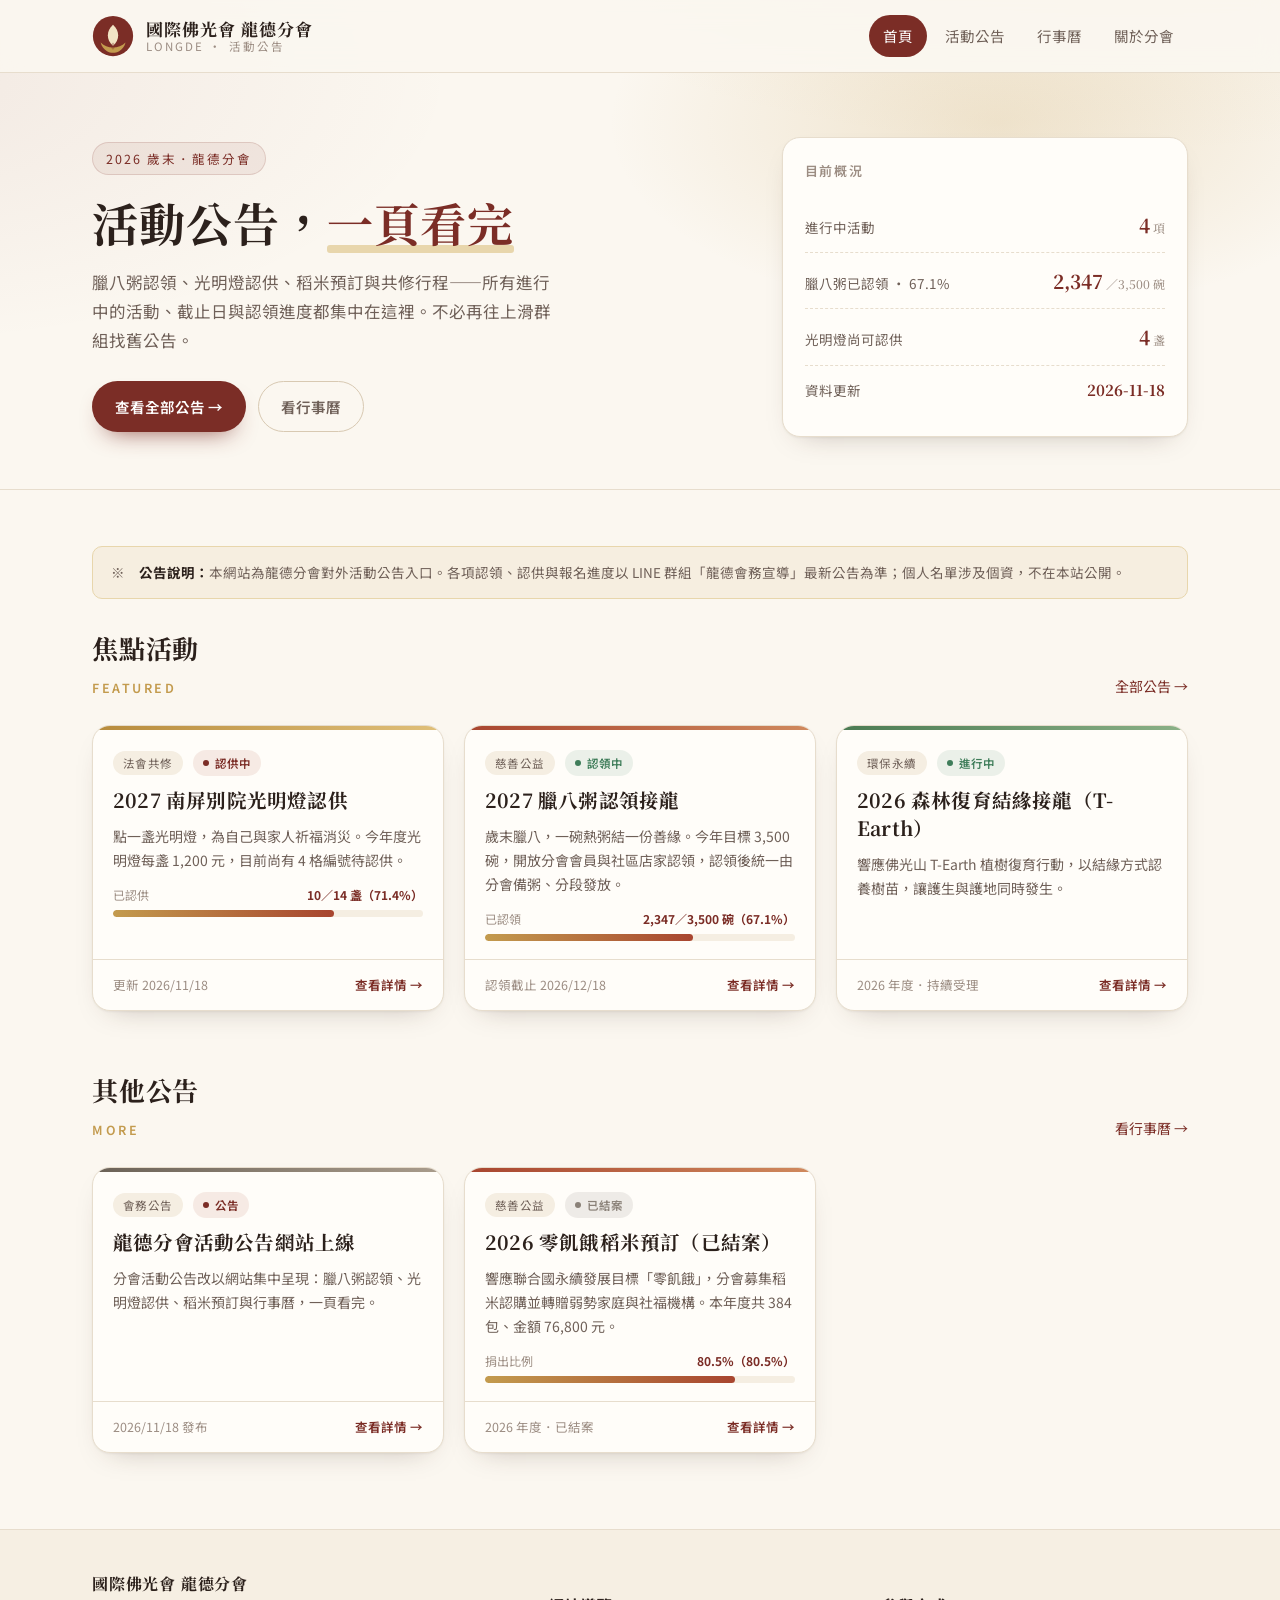
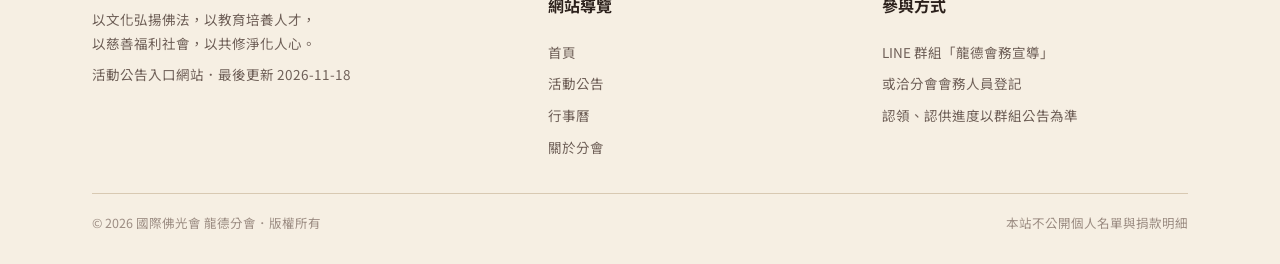
==== index.html @ 33641bce "龍德分會活動公告入口網站：首頁／公告列表／詳情／行事曆／關於，純靜態可部署 GitHub Pages" ====
<!DOCTYPE html>
<html lang="zh-Hant-TW">
<head>
<meta charset="utf-8">
<meta name="viewport" content="width=device-width, initial-scale=1">
<title>國際佛光會 龍德分會｜活動公告入口</title>
<meta name="description" content="龍德分會活動公告入口：臘八粥認領、光明燈認供、零飢餓稻米與共修行程，含認領進度與截止日。">
<meta name="theme-color" content="#7b2d26">
<meta property="og:title" content="國際佛光會 龍德分會｜活動公告入口">
<meta property="og:description" content="龍德分會活動公告入口：臘八粥認領、光明燈認供、零飢餓稻米與共修行程，含認領進度與截止日。">
<meta property="og:type" content="website">
<link rel="icon" href="data:image/svg+xml,%3Csvg xmlns='http://www.w3.org/2000/svg' viewBox='0 0 48 48'%3E%3Ccircle cx='24' cy='24' r='23' fill='%237b2d26'/%3E%3Cpath d='M24 11c3.9 3.6 5.9 7.7 5.9 12.2 0 4.5-2 8.6-5.9 12.2-3.9-3.6-5.9-7.7-5.9-12.2C18.1 18.7 20.1 14.6 24 11z' fill='%23f2e4c4'/%3E%3C/svg%3E">
<link rel="preconnect" href="https://fonts.googleapis.com">
<link rel="preconnect" href="https://fonts.gstatic.com" crossorigin>
<link href="https://fonts.googleapis.com/css2?family=Noto+Sans+TC:wght@400;500;700&family=Noto+Serif+TC:wght@600;700&display=swap" rel="stylesheet">
<link rel="stylesheet" href="assets/css/style.css">
</head>
<body data-page="home">
<a href="#main" class="sr-only">跳到主要內容</a>
<header class="site-header">
  <div class="wrap header-in">
    <a class="brand" href="index.html">
      <svg class="brand-mark" viewBox="0 0 48 48" aria-hidden="true">
<circle cx="24" cy="24" r="23" fill="#7b2d26"/>
<path d="M24 11c3.9 3.6 5.9 7.7 5.9 12.2 0 4.5-2 8.6-5.9 12.2-3.9-3.6-5.9-7.7-5.9-12.2C18.1 18.7 20.1 14.6 24 11z" fill="#f2e4c4"/>
<path d="M23.9 37.2c-5.4 0-10.1-1.9-14-5.7 1 4.3 3.5 7.6 7.3 9.8 4.3 2.5 9.2 2.5 13.8 0 3.8-2.2 6.3-5.5 7.3-9.8-3.9 3.8-8.9 5.7-14.4 5.7z" fill="#c39b4e"/>
<path d="M24 31.4c-3.2 2.2-3.2 6 0 8.2 3.2-2.2 3.2-6 0-8.2z" fill="#7b2d26" opacity=".35"/>
</svg>
      <span class="brand-text">
        <span class="brand-name">國際佛光會 龍德分會</span>
        <span class="brand-sub">LONGDE · 活動公告</span>
      </span>
    </a>
    <button class="nav-toggle" aria-label="開啟選單" aria-expanded="false" aria-controls="site-nav">☰</button>
    <nav class="nav" id="site-nav">
      <a href="index.html">首頁</a>
      <a href="activities.html">活動公告</a>
      <a href="calendar.html">行事曆</a>
      <a href="about.html">關於分會</a>
    </nav>
  </div>
</header>
<main id="main">

<section class="hero">
  <div class="wrap hero-in">
    <div>
      <span class="eyebrow">2026 歲末．龍德分會</span>
      <h1>活動公告，<em>一頁看完</em></h1>
      <p class="lead">臘八粥認領、光明燈認供、稻米預訂與共修行程——所有進行中的活動、截止日與認領進度都集中在這裡。不必再往上滑群組找舊公告。</p>
      <div class="hero-actions">
        <a class="btn btn-primary" href="activities.html">查看全部公告 →</a>
        <a class="btn btn-ghost" href="calendar.html">看行事曆</a>
      </div>
    </div>
    <aside class="hero-panel" aria-label="目前概況">
      <h2>目前概況</h2>
      <div id="hero-panel-body"><div class="skeleton" style="height:160px"></div></div>
    </aside>
  </div>
</section>

<section class="section">
  <div class="wrap">
    <div class="notice" data-notice style="display:none"></div>
    <div class="section-head">
      <h2>焦點活動<span>FEATURED</span></h2>
      <a class="more" href="activities.html">全部公告 →</a>
    </div>
    <div class="grid" id="featured">
      <div class="skeleton"></div><div class="skeleton"></div><div class="skeleton"></div>
    </div>
  </div>
</section>

<section class="section" style="padding-top:0">
  <div class="wrap">
    <div class="section-head">
      <h2>其他公告<span>MORE</span></h2>
      <a class="more" href="calendar.html">看行事曆 →</a>
    </div>
    <div class="grid" id="quick-list">
      <div class="skeleton"></div><div class="skeleton"></div><div class="skeleton"></div><div class="skeleton"></div>
    </div>
  </div>
</section>
</main>
<footer class="site-footer">
  <div class="wrap">
    <div class="foot-grid">
      <div>
        <div style="font-family:var(--font-serif);font-weight:700;font-size:16px;letter-spacing:.05em">國際佛光會 龍德分會</div>
        <p style="margin-top:10px">以文化弘揚佛法，以教育培養人才，<br>以慈善福利社會，以共修淨化人心。</p>
        <p>活動公告入口網站．最後更新 <span data-updated>—</span></p>
      </div>
      <div>
        <h4>網站導覽</h4>
        <p><a href="index.html">首頁</a></p>
        <p><a href="activities.html">活動公告</a></p>
        <p><a href="calendar.html">行事曆</a></p>
        <p><a href="about.html">關於分會</a></p>
      </div>
      <div>
        <h4>參與方式</h4>
        <p>LINE 群組「龍德會務宣導」</p>
        <p>或洽分會會務人員登記</p>
        <p>認領、認供進度以群組公告為準</p>
      </div>
    </div>
    <div class="foot-bottom">
      <span>© <span id="yr">2026</span> 國際佛光會 龍德分會．版權所有</span>
      <span>本站不公開個人名單與捐款明細</span>
    </div>
  </div>
  <script>document.getElementById('yr').textContent = new Date().getFullYear();</script>
</footer>
<script src="assets/js/app.js"></script>
</body>
</html>
---- assets/css/style.css ----
/* 國際佛光會 龍德分會 — 活動公告入口 */
:root{
  --bg:#fbf7f0; --surface:#fffdf9; --surface-2:#f5eee2;
  --ink:#2c211c; --ink-soft:#6f6058; --ink-faint:#9c8d83;
  --brand:#7b2d26; --brand-2:#a8452f; --gold:#c39b4e; --gold-soft:#e8d6ac;
  --line:#e7ddcd; --line-strong:#d8c9b2;
  --ok:#3f7d5a; --warn:#a8761f; --closed:#8a8178;
  --radius:18px; --radius-sm:10px;
  --shadow:0 1px 2px rgba(58,38,25,.05), 0 12px 28px -18px rgba(58,38,25,.35);
  --shadow-lg:0 2px 4px rgba(58,38,25,.06), 0 28px 60px -30px rgba(58,38,25,.45);
  --max:1140px;
  --font-sans:"Noto Sans TC","PingFang TC","Microsoft JhengHei",system-ui,-apple-system,"Segoe UI",sans-serif;
  --font-serif:"Noto Serif TC","Songti TC","PingFang TC",Georgia,serif;
}
*{box-sizing:border-box}
html{scroll-behavior:smooth}
body{
  margin:0; background:var(--bg); color:var(--ink); font-family:var(--font-sans);
  font-size:16px; line-height:1.75; -webkit-font-smoothing:antialiased;
  background-image:radial-gradient(1200px 500px at 88% -8%, rgba(195,155,78,.16), transparent 60%),
                   radial-gradient(900px 420px at -10% 4%, rgba(123,45,38,.07), transparent 65%);
  background-repeat:no-repeat;
}
img{max-width:100%;display:block}
a{color:var(--brand); text-decoration:none}
a:hover{text-decoration:underline}
.wrap{width:100%; max-width:var(--max); margin:0 auto; padding:0 22px}
.sr-only{position:absolute;width:1px;height:1px;padding:0;margin:-1px;overflow:hidden;clip:rect(0 0 0 0);white-space:nowrap;border:0}

/* ---------- Header ---------- */
.site-header{position:sticky;top:0;z-index:50;background:rgba(251,247,240,.86);backdrop-filter:blur(12px);border-bottom:1px solid var(--line)}
.header-in{display:flex;align-items:center;gap:18px;height:72px}
.brand{display:flex;align-items:center;gap:12px;text-decoration:none;color:var(--ink)}
.brand:hover{text-decoration:none}
.brand-mark{width:42px;height:42px;flex:none}
.brand-text{display:flex;flex-direction:column;line-height:1.25}
.brand-name{font-family:var(--font-serif);font-weight:700;font-size:17px;letter-spacing:.06em}
.brand-sub{font-size:11.5px;color:var(--ink-faint);letter-spacing:.18em}
.nav{margin-left:auto;display:flex;align-items:center;gap:4px}
.nav a{color:var(--ink-soft);font-size:14.5px;padding:8px 14px;border-radius:999px;transition:.18s}
.nav a:hover{background:var(--surface-2);color:var(--brand);text-decoration:none}
.nav a[aria-current="page"]{background:var(--brand);color:#fff}
.nav-toggle{display:none}

/* ---------- Hero ---------- */
.hero{position:relative;overflow:hidden;padding:64px 0 52px;border-bottom:1px solid var(--line)}
.hero::before{content:"";position:absolute;inset:0;background:
  radial-gradient(600px 300px at 78% 12%, rgba(195,155,78,.22), transparent 65%);pointer-events:none}
.hero-in{position:relative;display:grid;grid-template-columns:1.35fr .85fr;gap:44px;align-items:center}
.eyebrow{display:inline-flex;align-items:center;gap:8px;font-size:12.5px;letter-spacing:.16em;color:var(--brand);
  background:rgba(123,45,38,.07);border:1px solid rgba(123,45,38,.16);padding:5px 13px;border-radius:999px;margin-bottom:18px}
.hero h1{font-family:var(--font-serif);font-size:clamp(30px,4.2vw,46px);line-height:1.28;margin:0 0 16px;letter-spacing:.02em}
.hero h1 em{font-style:normal;color:var(--brand);position:relative}
.hero h1 em::after{content:"";position:absolute;left:0;right:0;bottom:2px;height:8px;background:var(--gold-soft);z-index:-1;border-radius:3px}
.hero p.lead{font-size:16.5px;color:var(--ink-soft);max-width:52ch;margin:0 0 26px}
.hero-actions{display:flex;flex-wrap:wrap;gap:12px}
.btn{display:inline-flex;align-items:center;gap:8px;padding:12px 22px;border-radius:999px;font-size:14.5px;
  font-weight:600;border:1px solid transparent;transition:.18s;cursor:pointer;text-decoration:none}
.btn-primary{background:var(--brand);color:#fff;box-shadow:0 12px 24px -14px rgba(123,45,38,.9)}
.btn-primary:hover{background:var(--brand-2);text-decoration:none;transform:translateY(-1px)}
.btn-ghost{background:transparent;border-color:var(--line-strong);color:var(--ink-soft)}
.btn-ghost:hover{border-color:var(--brand);color:var(--brand);text-decoration:none}

.hero-panel{background:var(--surface);border:1px solid var(--line);border-radius:var(--radius);padding:22px;box-shadow:var(--shadow)}
.hero-panel h2{font-size:13px;letter-spacing:.14em;color:var(--ink-faint);margin:0 0 14px;font-weight:600}
.mini-row{display:flex;align-items:baseline;justify-content:space-between;gap:12px;padding:11px 0;border-bottom:1px dashed var(--line)}
.mini-row:last-child{border-bottom:0}
.mini-row .k{font-size:13.5px;color:var(--ink-soft)}
.mini-row .v{font-family:var(--font-serif);font-size:19px;font-weight:700;color:var(--brand)}
.mini-row .v small{font-size:12px;font-weight:500;color:var(--ink-faint);margin-left:3px}

/* ---------- Sections ---------- */
.section{padding:56px 0}
.section-head{display:flex;align-items:flex-end;justify-content:space-between;gap:24px;flex-wrap:wrap;margin-bottom:26px}
.section-head h2{font-family:var(--font-serif);font-size:26px;margin:0;letter-spacing:.03em}
.section-head h2 span{display:block;font-family:var(--font-sans);font-size:12.5px;letter-spacing:.2em;color:var(--gold);margin-top:6px;font-weight:600}
.section-head .more{font-size:14px}

/* ---------- Filter bar ---------- */
.toolbar{display:flex;flex-wrap:wrap;gap:12px;align-items:center;margin-bottom:24px}
.chips{display:flex;flex-wrap:wrap;gap:8px}
.chip{border:1px solid var(--line-strong);background:var(--surface);color:var(--ink-soft);font-size:13.5px;
  padding:7px 15px;border-radius:999px;cursor:pointer;transition:.16s;font-family:inherit}
.chip:hover{border-color:var(--brand);color:var(--brand)}
.chip[aria-pressed="true"]{background:var(--brand);border-color:var(--brand);color:#fff}
.search{margin-left:auto;position:relative}
.search input{font-family:inherit;font-size:14px;padding:10px 14px 10px 38px;width:250px;border-radius:999px;
  border:1px solid var(--line-strong);background:var(--surface);color:var(--ink);outline:none;transition:.16s}
.search input:focus{border-color:var(--brand);box-shadow:0 0 0 3px rgba(123,45,38,.1)}
.search svg{position:absolute;left:13px;top:50%;transform:translateY(-50%);opacity:.45}

/* ---------- Cards ---------- */
.grid{display:grid;grid-template-columns:repeat(auto-fill,minmax(310px,1fr));gap:20px}
.card{display:flex;flex-direction:column;background:var(--surface);border:1px solid var(--line);border-radius:var(--radius);
  overflow:hidden;box-shadow:var(--shadow);transition:.2s;position:relative;text-decoration:none;color:inherit}
.card:hover{transform:translateY(-3px);box-shadow:var(--shadow-lg);border-color:var(--line-strong);text-decoration:none}
.card-top{height:4px;background:var(--gold)}
.card[data-cat="慈善公益"] .card-top{background:linear-gradient(90deg,#a8452f,#d08a5e)}
.card[data-cat="法會共修"] .card-top{background:linear-gradient(90deg,#b78b3c,#e0c07a)}
.card[data-cat="教育課程"] .card-top{background:linear-gradient(90deg,#3f6f74,#7aa9a4)}
.card[data-cat="會務公告"] .card-top{background:linear-gradient(90deg,#6b6257,#a99c8c)}
.card[data-cat="環保永續"] .card-top{background:linear-gradient(90deg,#4a7a52,#8bb187)}
.card-body{padding:20px 20px 18px;display:flex;flex-direction:column;gap:10px;flex:1}
.card-meta{display:flex;align-items:center;gap:10px;flex-wrap:wrap;font-size:12px;color:var(--ink-faint)}
.tag{background:var(--surface-2);color:var(--ink-soft);padding:2px 10px;border-radius:999px;font-size:11.5px;letter-spacing:.04em}
.status{display:inline-flex;align-items:center;gap:6px;font-weight:600;font-size:11.5px;padding:3px 10px;border-radius:999px}
.status::before{content:"";width:6px;height:6px;border-radius:50%;background:currentColor}
.s-ongoing{color:var(--ok);background:rgba(63,125,90,.1)}
.s-open{color:var(--brand);background:rgba(168,69,47,.1)}
.s-soon{color:var(--warn);background:rgba(168,118,31,.12)}
.s-closed{color:var(--closed);background:rgba(138,129,120,.14)}
.card h3{font-family:var(--font-serif);font-size:19.5px;line-height:1.45;margin:0;letter-spacing:.01em}
.card p{margin:0;font-size:14px;color:var(--ink-soft);line-height:1.72}
.card-foot{margin-top:auto;padding:14px 20px;border-top:1px solid var(--line);display:flex;align-items:center;justify-content:space-between;gap:10px;font-size:12.5px;color:var(--ink-faint)}
.card-foot .arrow{color:var(--brand);font-weight:600}

/* progress */
.progress{margin-top:2px}
.progress-label{display:flex;justify-content:space-between;font-size:12px;color:var(--ink-faint);margin-bottom:5px}
.progress-label b{color:var(--brand);font-weight:700}
.bar{height:7px;border-radius:999px;background:var(--surface-2);overflow:hidden}
.bar>i{display:block;height:100%;border-radius:999px;background:linear-gradient(90deg,var(--gold),var(--brand-2))}

/* ---------- Notice strip ---------- */
.notice{display:flex;gap:14px;align-items:flex-start;background:rgba(195,155,78,.1);border:1px solid var(--gold-soft);
  border-radius:var(--radius-sm);padding:14px 18px;font-size:13.5px;color:var(--ink-soft);margin:0 0 26px}
.notice strong{color:var(--ink)}

/* ---------- Detail page ---------- */
.page-head{padding:44px 0 8px}
.crumbs{font-size:13px;color:var(--ink-faint);margin-bottom:16px}
.crumbs a{color:var(--ink-faint)}
.detail{display:grid;grid-template-columns:minmax(0,1fr) 330px;gap:34px;align-items:start;padding-bottom:64px}
.article{background:var(--surface);border:1px solid var(--line);border-radius:var(--radius);padding:34px 36px;box-shadow:var(--shadow)}
.article h1{font-family:var(--font-serif);font-size:clamp(25px,3vw,33px);line-height:1.4;margin:6px 0 14px}
.article .meta-line{display:flex;flex-wrap:wrap;gap:16px;font-size:13px;color:var(--ink-faint);padding-bottom:20px;border-bottom:1px solid var(--line);margin-bottom:24px}
.article h2{font-family:var(--font-serif);font-size:19px;margin:30px 0 10px;padding-left:12px;border-left:3px solid var(--gold)}
.article p{margin:0 0 12px;color:#3a2e28}
.article ul{margin:0 0 14px;padding-left:22px;color:#3a2e28}
.article li{margin-bottom:6px}
.article li b{color:var(--brand)}
.side{display:flex;flex-direction:column;gap:18px;position:sticky;top:92px}
.side-card{background:var(--surface);border:1px solid var(--line);border-radius:var(--radius);padding:20px;box-shadow:var(--shadow)}
.side-card h3{font-size:12.5px;letter-spacing:.14em;color:var(--ink-faint);margin:0 0 14px;font-weight:600}
.kv{display:flex;justify-content:space-between;gap:12px;font-size:13.5px;padding:8px 0;border-bottom:1px dashed var(--line)}
.kv:last-child{border-bottom:0}
.kv .k{color:var(--ink-faint)}
.kv .v{color:var(--ink);font-weight:600;text-align:right}
.stat-grid{display:grid;grid-template-columns:1fr 1fr;gap:10px}
.stat{background:var(--surface-2);border-radius:var(--radius-sm);padding:12px}
.stat .n{font-family:var(--font-serif);font-size:20px;font-weight:700;color:var(--brand)}
.stat .l{font-size:11.5px;color:var(--ink-faint)}

/* ---------- Calendar ---------- */
.cal-bar{display:flex;align-items:center;justify-content:space-between;gap:14px;margin-bottom:18px}
.cal-bar h2{font-family:var(--font-serif);font-size:22px;margin:0}
.cal-nav{display:flex;gap:8px}
.icon-btn{width:38px;height:38px;border-radius:12px;border:1px solid var(--line-strong);background:var(--surface);cursor:pointer;
  color:var(--ink-soft);font-size:16px;display:grid;place-items:center;transition:.16s}
.icon-btn:hover{border-color:var(--brand);color:var(--brand)}
.cal{background:var(--surface);border:1px solid var(--line);border-radius:var(--radius);overflow:hidden;box-shadow:var(--shadow)}
.cal-grid{display:grid;grid-template-columns:repeat(7,1fr)}
.cal-dow{font-size:12px;text-align:center;padding:12px 0;color:var(--ink-faint);background:var(--surface-2);letter-spacing:.1em;border-bottom:1px solid var(--line)}
.cal-cell{text-align:left;min-height:104px;border-right:1px solid var(--line);border-bottom:1px solid var(--line);padding:8px;position:relative}
.cal-cell:nth-child(7n){border-right:0}
.cal-cell.mute{background:#faf6ef;color:var(--ink-faint)}
.cal-cell .d{font-size:12px;color:var(--ink-faint);margin-bottom:6px}
.cal-cell.today .d{background:var(--brand);color:#fff;border-radius:999px;width:22px;height:22px;display:grid;place-items:center;font-weight:700}
.ev{display:block;text-align:left;font-size:11.5px;line-height:1.4;padding:4px 7px;border-radius:7px;margin-bottom:4px;background:rgba(195,155,78,.18);
  color:#6d4a12;border-left:3px solid var(--gold);text-decoration:none;overflow:hidden;text-overflow:ellipsis;white-space:nowrap}
.ev:hover{text-decoration:none;filter:brightness(.96)}
.ev[data-cat="慈善公益"]{background:rgba(168,69,47,.12);color:#7b2d26;border-left-color:#a8452f}
.ev[data-cat="教育課程"]{background:rgba(63,111,116,.12);color:#2f585c;border-left-color:#3f6f74}
.ev[data-cat="環保永續"]{background:rgba(74,122,82,.12);color:#33573a;border-left-color:#4a7a52}
.ev[data-cat="會務公告"]{background:rgba(107,98,87,.12);color:#4d453c;border-left-color:#6b6257}
.upcoming{margin-top:26px;display:flex;flex-direction:column;gap:10px}
.up-item{display:flex;gap:16px;align-items:center;background:var(--surface);border:1px solid var(--line);border-radius:var(--radius-sm);padding:14px 18px}
.up-date{font-family:var(--font-serif);font-weight:700;color:var(--brand);min-width:64px;font-size:15px}
.up-item .t{font-weight:600}
.up-item .c{font-size:12.5px;color:var(--ink-faint)}

/* ---------- About ---------- */
.about-grid{display:grid;grid-template-columns:1fr 1fr;gap:22px}
.panel{background:var(--surface);border:1px solid var(--line);border-radius:var(--radius);padding:28px;box-shadow:var(--shadow)}
.panel h2{font-family:var(--font-serif);font-size:20px;margin:0 0 12px}
.panel p{color:var(--ink-soft);font-size:14.5px}
.panel ul{padding-left:20px;color:var(--ink-soft);font-size:14.5px}
.fact-list{list-style:none;padding:0;margin:0}
.fact-list li{display:flex;justify-content:space-between;gap:14px;padding:11px 0;border-bottom:1px dashed var(--line);font-size:14px}
.fact-list li:last-child{border-bottom:0}
.fact-list .k{color:var(--ink-faint)}
.fact-list .v{font-weight:600;text-align:right}

/* ---------- Footer ---------- */
.site-footer{border-top:1px solid var(--line);background:#f6efe3;padding:40px 0 30px;margin-top:20px}
.foot-grid{display:grid;grid-template-columns:1.4fr 1fr 1fr;gap:28px}
.footer h4{font-size:12.5px;letter-spacing:.14em;color:var(--ink-faint);margin:0 0 12px}
.footer .brand-name{font-size:16px}
.site-footer p{font-size:13.5px;color:var(--ink-soft);margin:0 0 8px}
.site-footer a{color:var(--ink-soft)}
.foot-bottom{margin-top:26px;padding-top:18px;border-top:1px solid var(--line-strong);display:flex;justify-content:space-between;gap:14px;flex-wrap:wrap;font-size:12.5px;color:var(--ink-faint)}

/* ---------- Empty / loading ---------- */
.empty{grid-column:1/-1;text-align:center;padding:56px 20px;color:var(--ink-faint);background:var(--surface);
  border:1px dashed var(--line-strong);border-radius:var(--radius)}
.skeleton{height:210px;border-radius:var(--radius);background:linear-gradient(100deg,#f5eee2 30%,#fbf7f0 50%,#f5eee2 70%);
  background-size:200% 100%;animation:sh 1.2s infinite}
@keyframes sh{0%{background-position:180% 0}100%{background-position:-20% 0}}

/* ---------- Responsive ---------- */
@media (max-width:980px){
  .hero-in{grid-template-columns:1fr;gap:28px}
  .detail{grid-template-columns:1fr}
  .side{position:static}
  .about-grid{grid-template-columns:1fr}
  .foot-grid{grid-template-columns:1fr 1fr}
}
@media (max-width:720px){
  .header-in{height:64px;gap:10px}
  .brand-sub{display:none}
  .nav{position:absolute;top:64px;left:0;right:0;flex-direction:column;align-items:stretch;gap:2px;
    background:var(--surface);border-bottom:1px solid var(--line);padding:10px 14px 16px;display:none;box-shadow:var(--shadow)}
  .nav.open{display:flex}
  .nav a{padding:11px 12px}
  .nav-toggle{display:grid;place-items:center;margin-left:auto;width:40px;height:40px;border-radius:12px;
    border:1px solid var(--line-strong);background:var(--surface);cursor:pointer}
  .section{padding:40px 0}
  .article{padding:24px 20px}
  .search{margin-left:0;width:100%}
  .search input{width:100%}
  .cal-cell{min-height:74px;padding:5px}
  .ev{font-size:10px;padding:3px 5px}
  .foot-grid{grid-template-columns:1fr}
  .stat-grid{grid-template-columns:1fr 1fr}
}
@media (prefers-reduced-motion:reduce){*{animation:none!important;transition:none!important}}
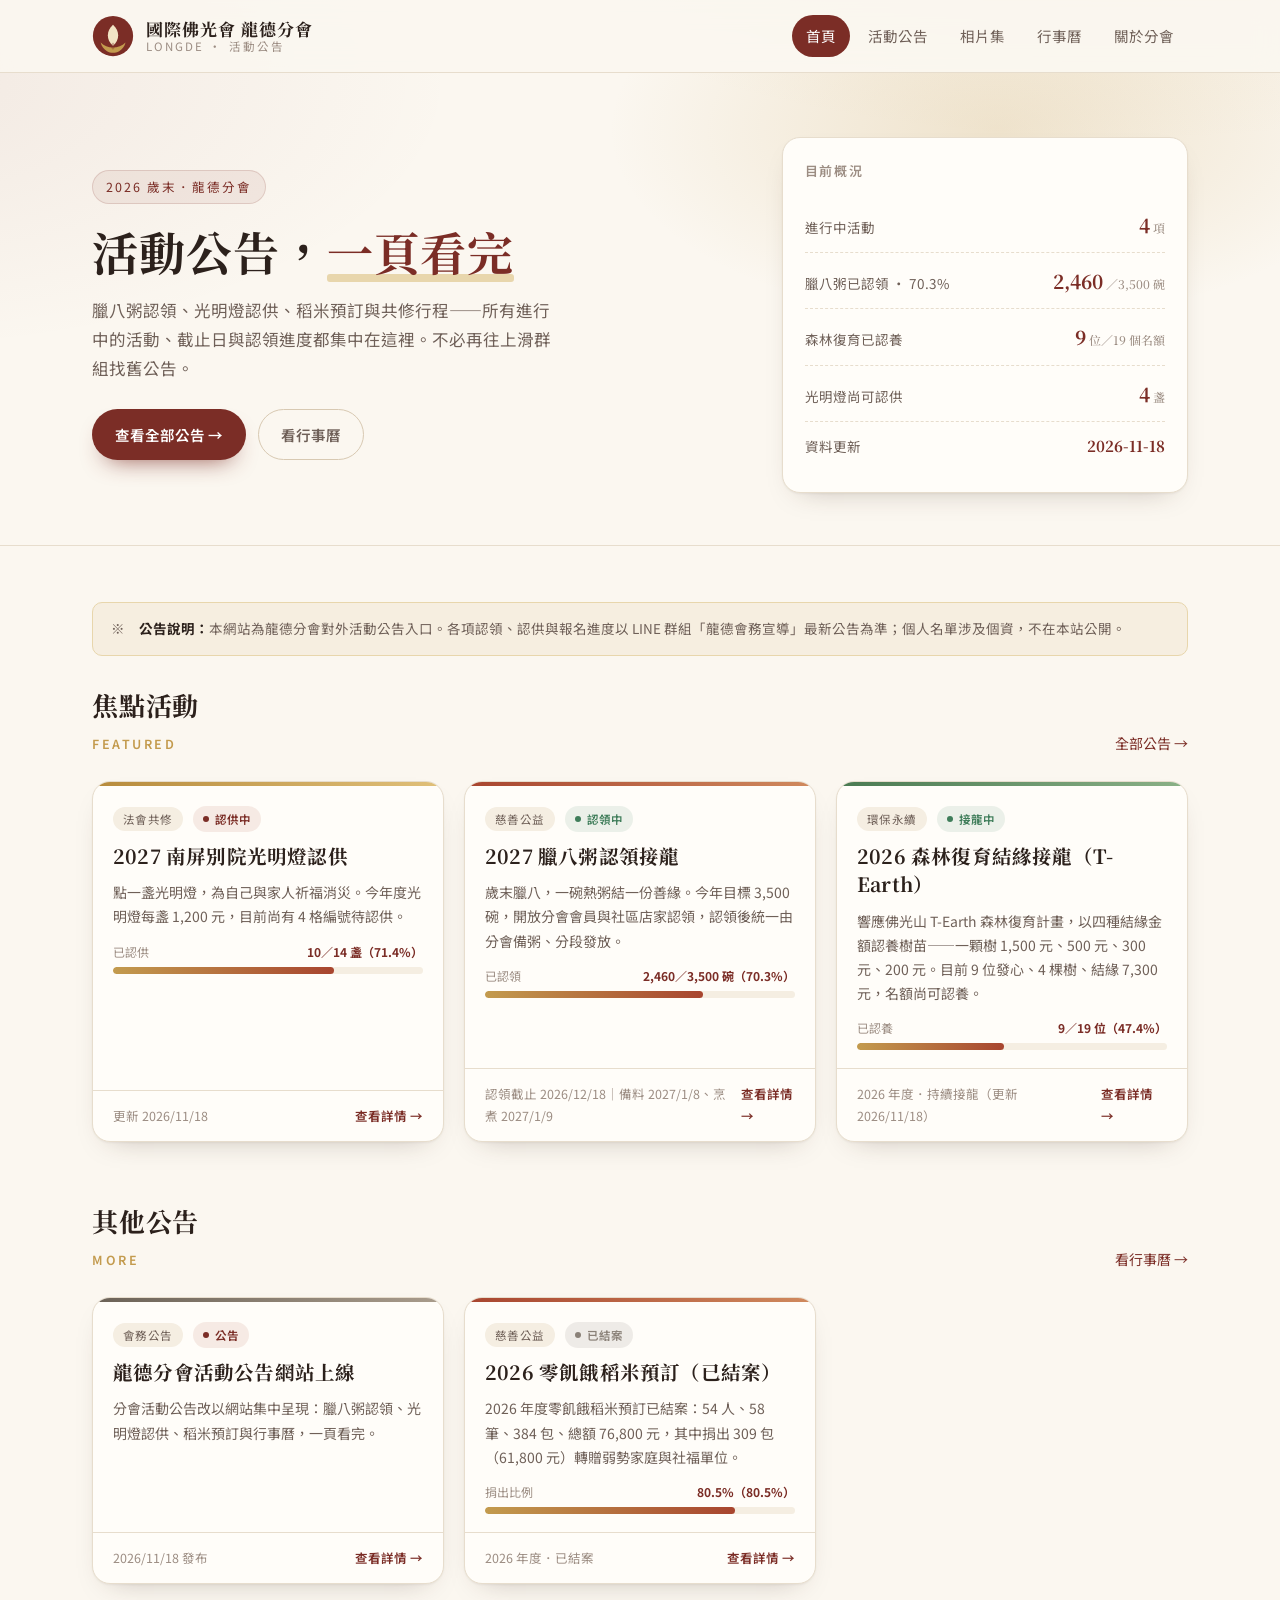
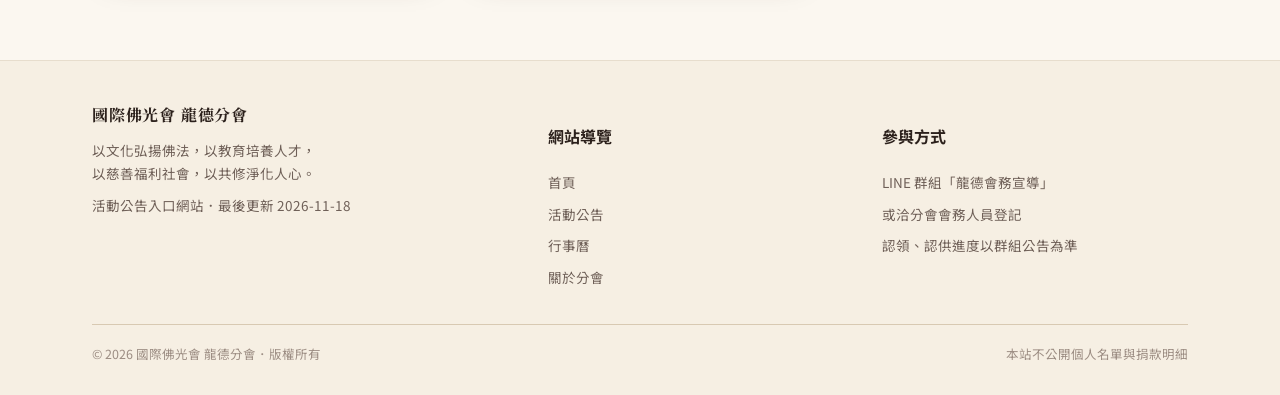
==== commit 540d6da9: "導覽列統一加入相片集連結（7 頁），gallery.html 該項標為 active" ====
--- a/index.html
+++ b/index.html
@@ -35,6 +35,7 @@
     <nav class="nav" id="site-nav">
       <a href="index.html">首頁</a>
       <a href="activities.html">活動公告</a>
+      <a href="gallery.html">相片集</a>
       <a href="calendar.html">行事曆</a>
       <a href="about.html">關於分會</a>
     </nav>
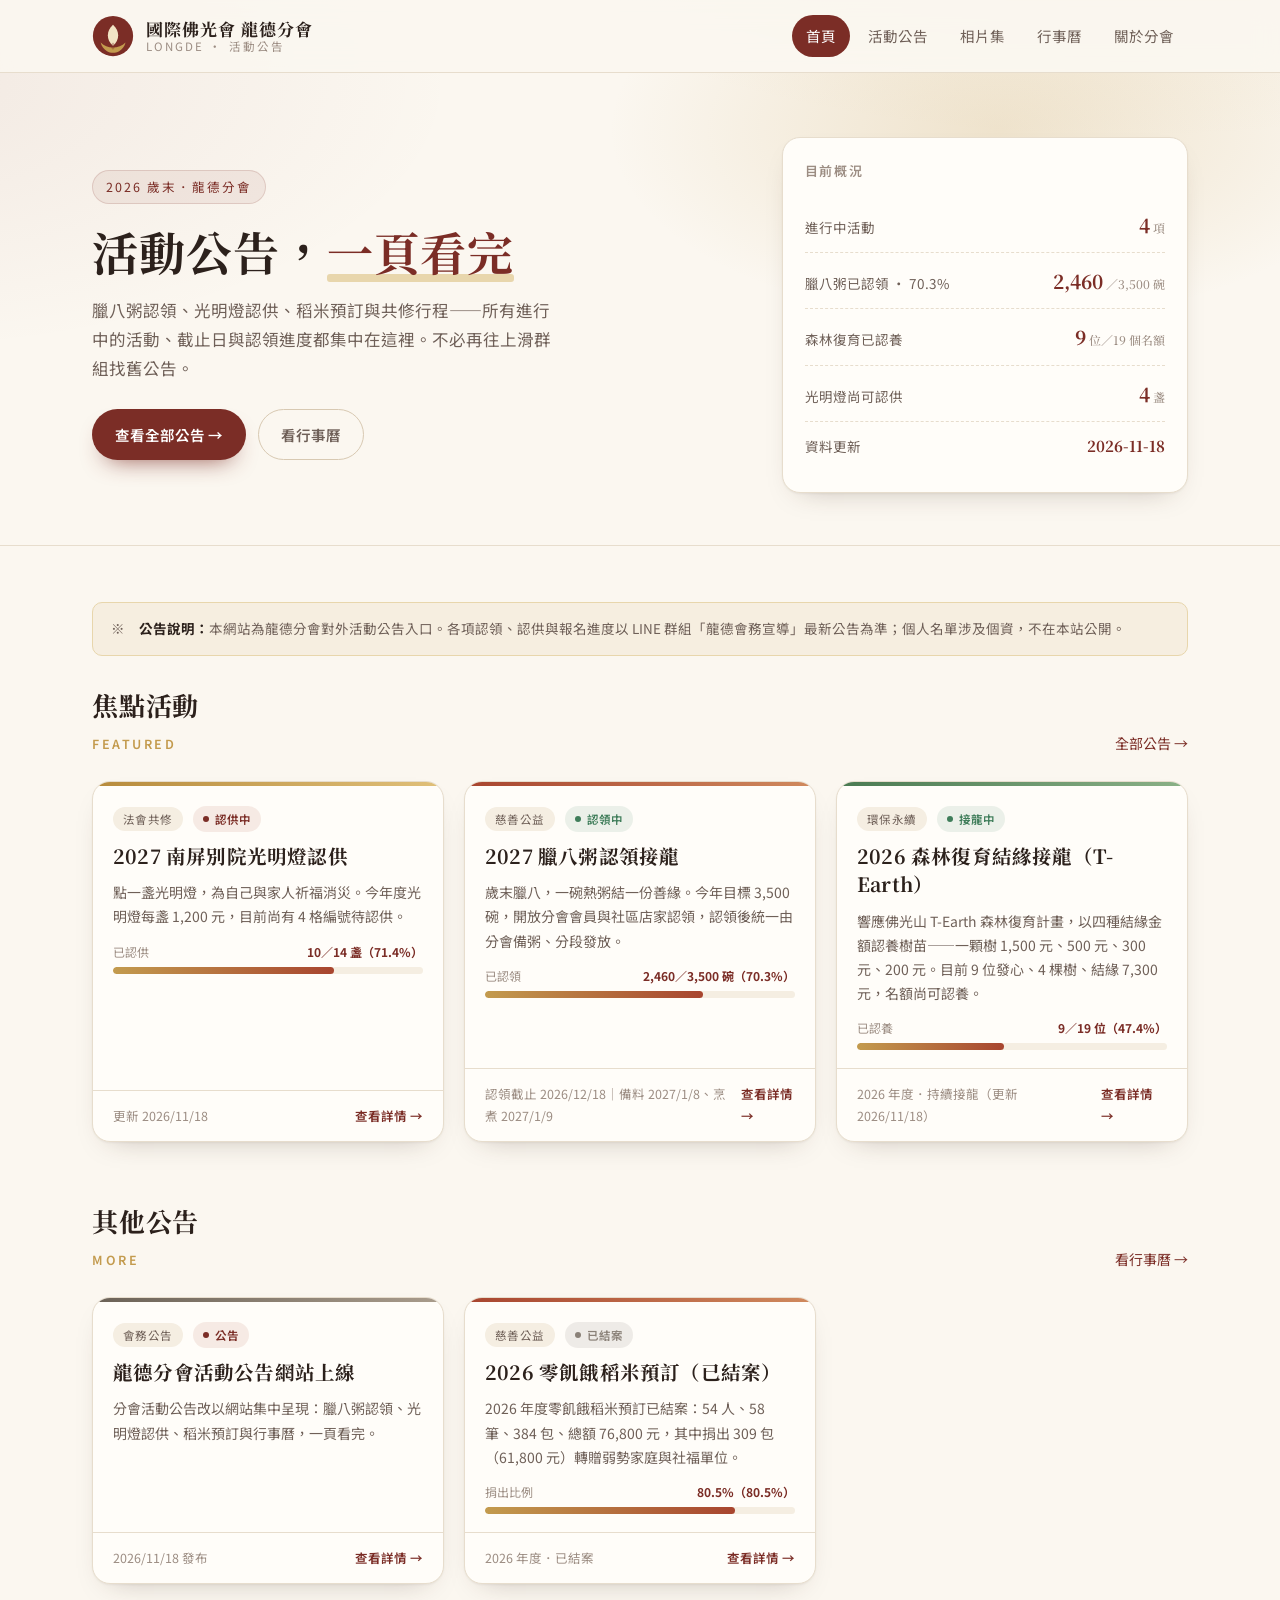
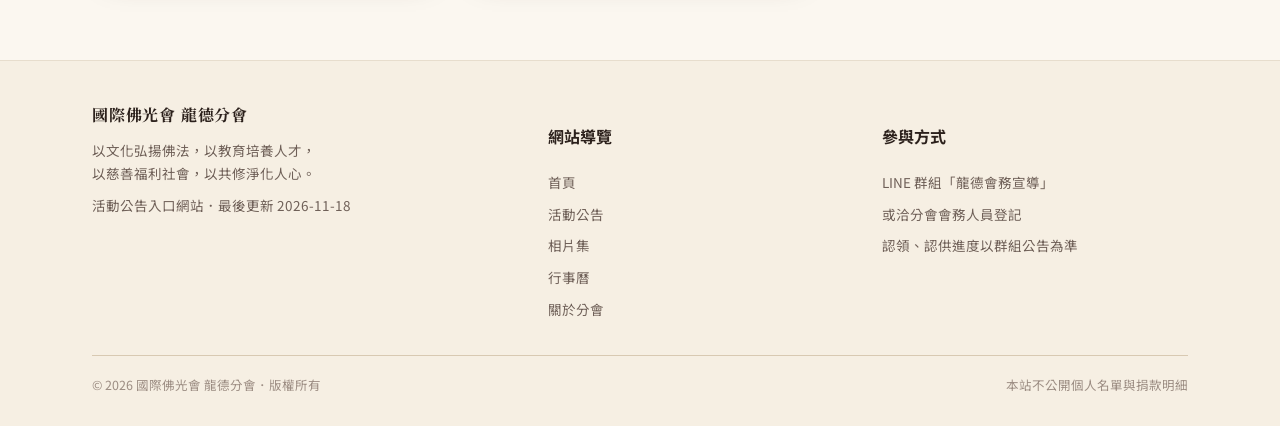
==== commit 284cf3ed: "頁尾網站導覽補上相片集，七頁統一為 首頁/活動公告/相片集/行事曆/關於分會" ====
--- a/index.html
+++ b/index.html
@@ -98,6 +98,7 @@
         <h4>網站導覽</h4>
         <p><a href="index.html">首頁</a></p>
         <p><a href="activities.html">活動公告</a></p>
+        <p><a href="gallery.html">相片集</a></p>
         <p><a href="calendar.html">行事曆</a></p>
         <p><a href="about.html">關於分會</a></p>
       </div>
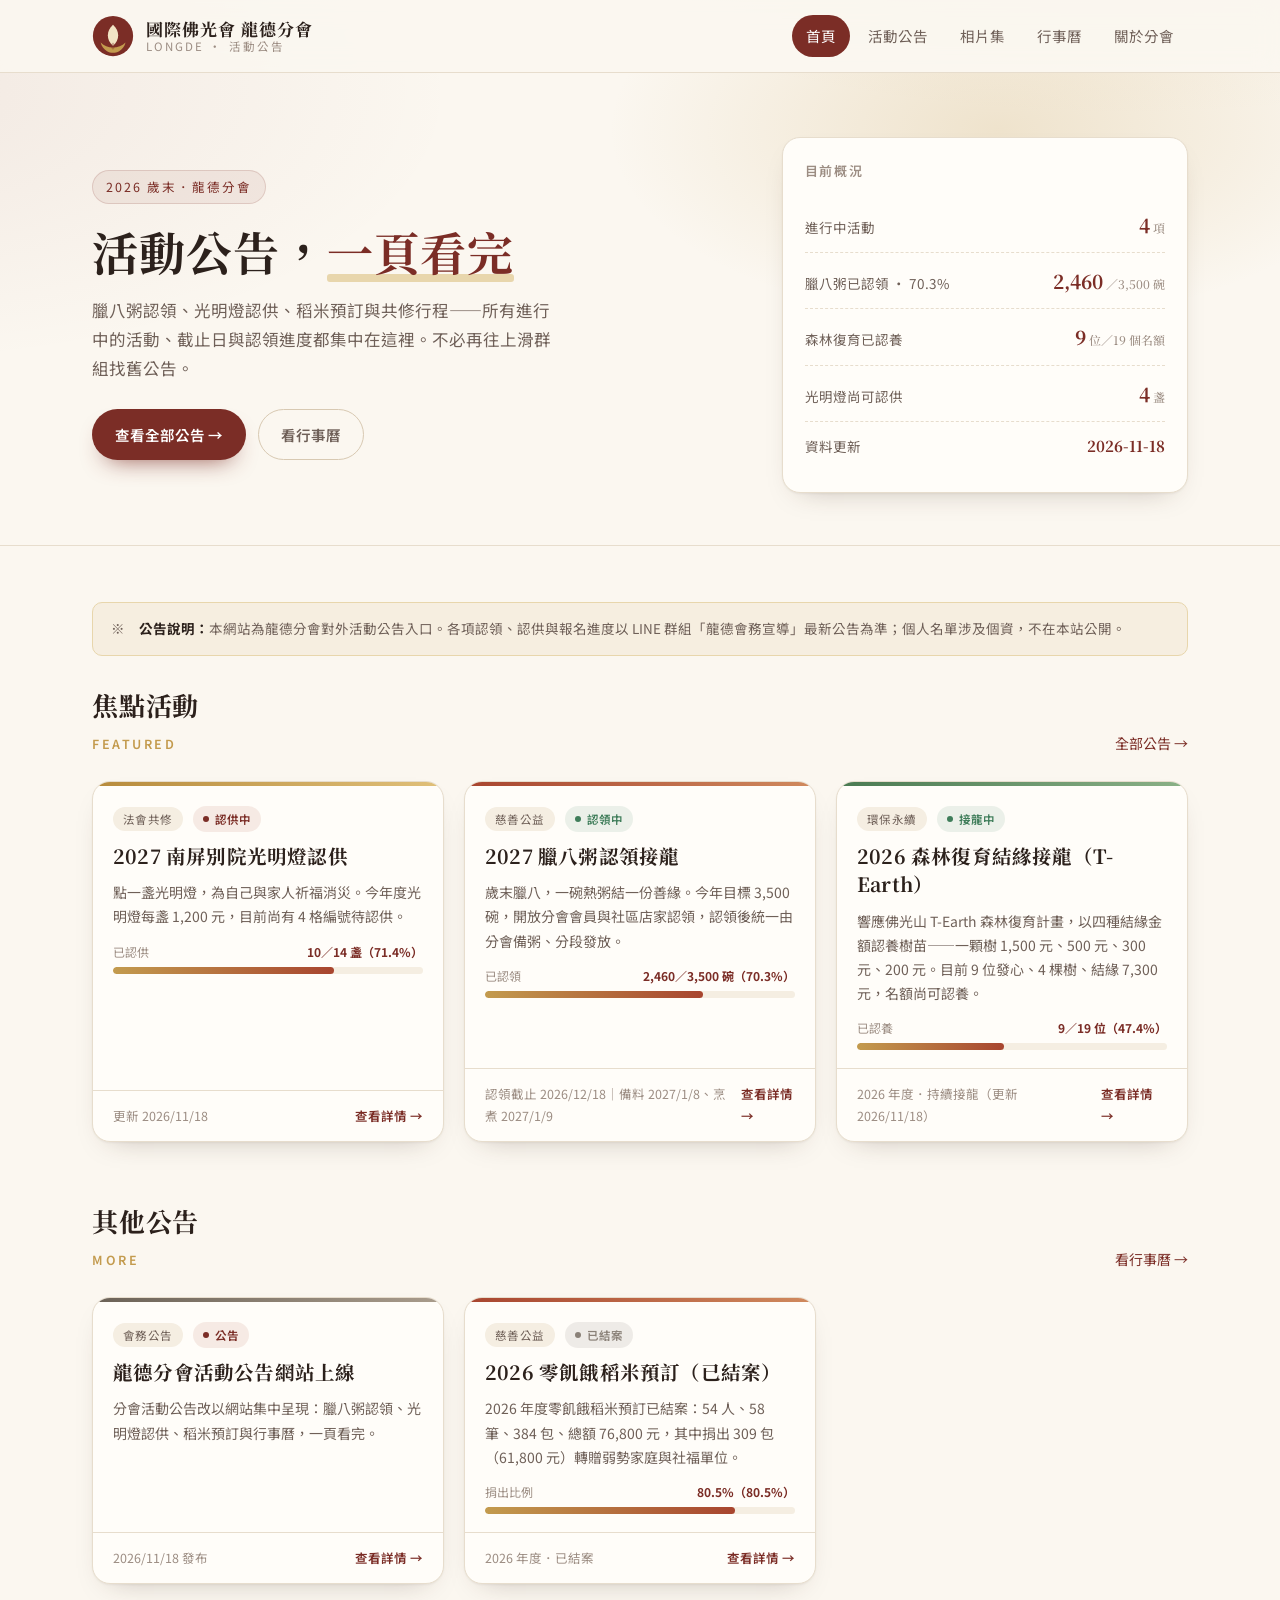
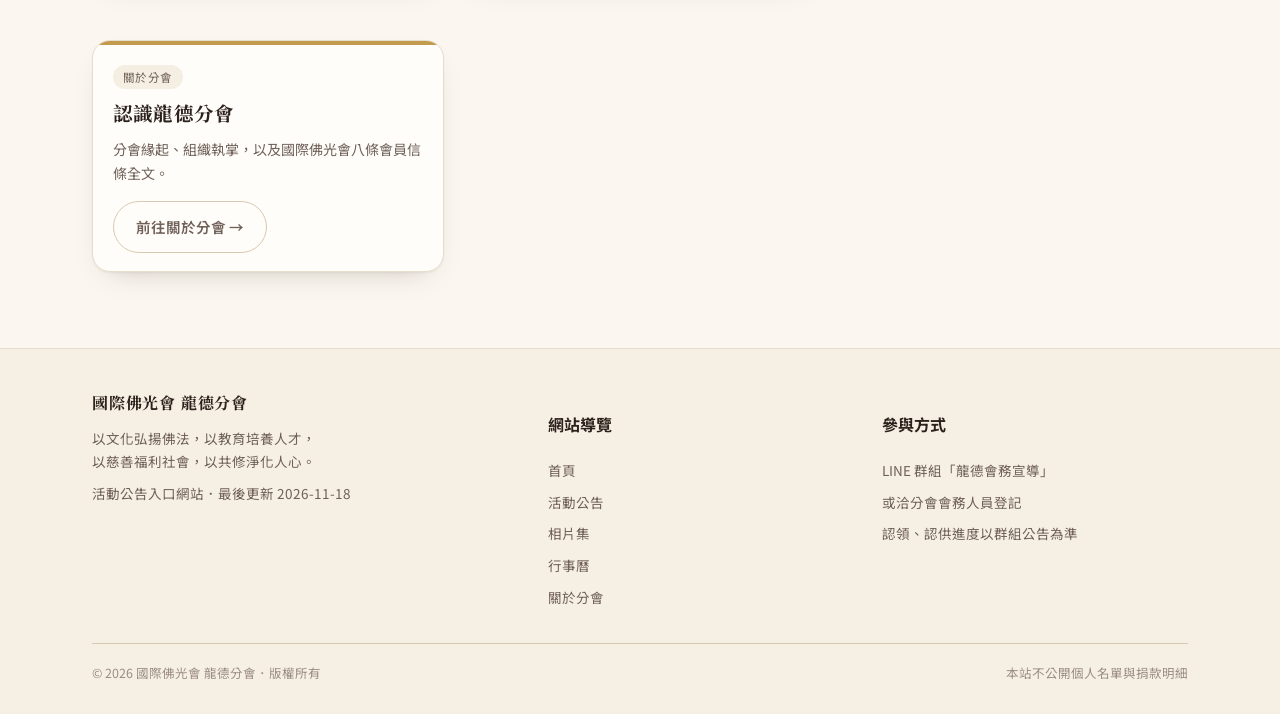
==== commit 61818aa7: "首頁新增關於分會導引卡" ====
--- a/index.html
+++ b/index.html
@@ -85,6 +85,22 @@
     </div>
   </div>
 </section>
+
+<section class="section" style="padding-top:0">
+  <div class="wrap">
+    <div class="grid">
+      <div class="card">
+        <div class="card-top"></div>
+        <div class="card-body">
+          <div class="card-meta"><span class="tag">關於分會</span></div>
+          <h3>認識龍德分會</h3>
+          <p>分會緣起、組織執掌，以及國際佛光會八條會員信條全文。</p>
+          <div style="margin-top:6px"><a class="btn btn-ghost" href="about.html">前往關於分會 →</a></div>
+        </div>
+      </div>
+    </div>
+  </div>
+</section>
 </main>
 <footer class="site-footer">
   <div class="wrap">
